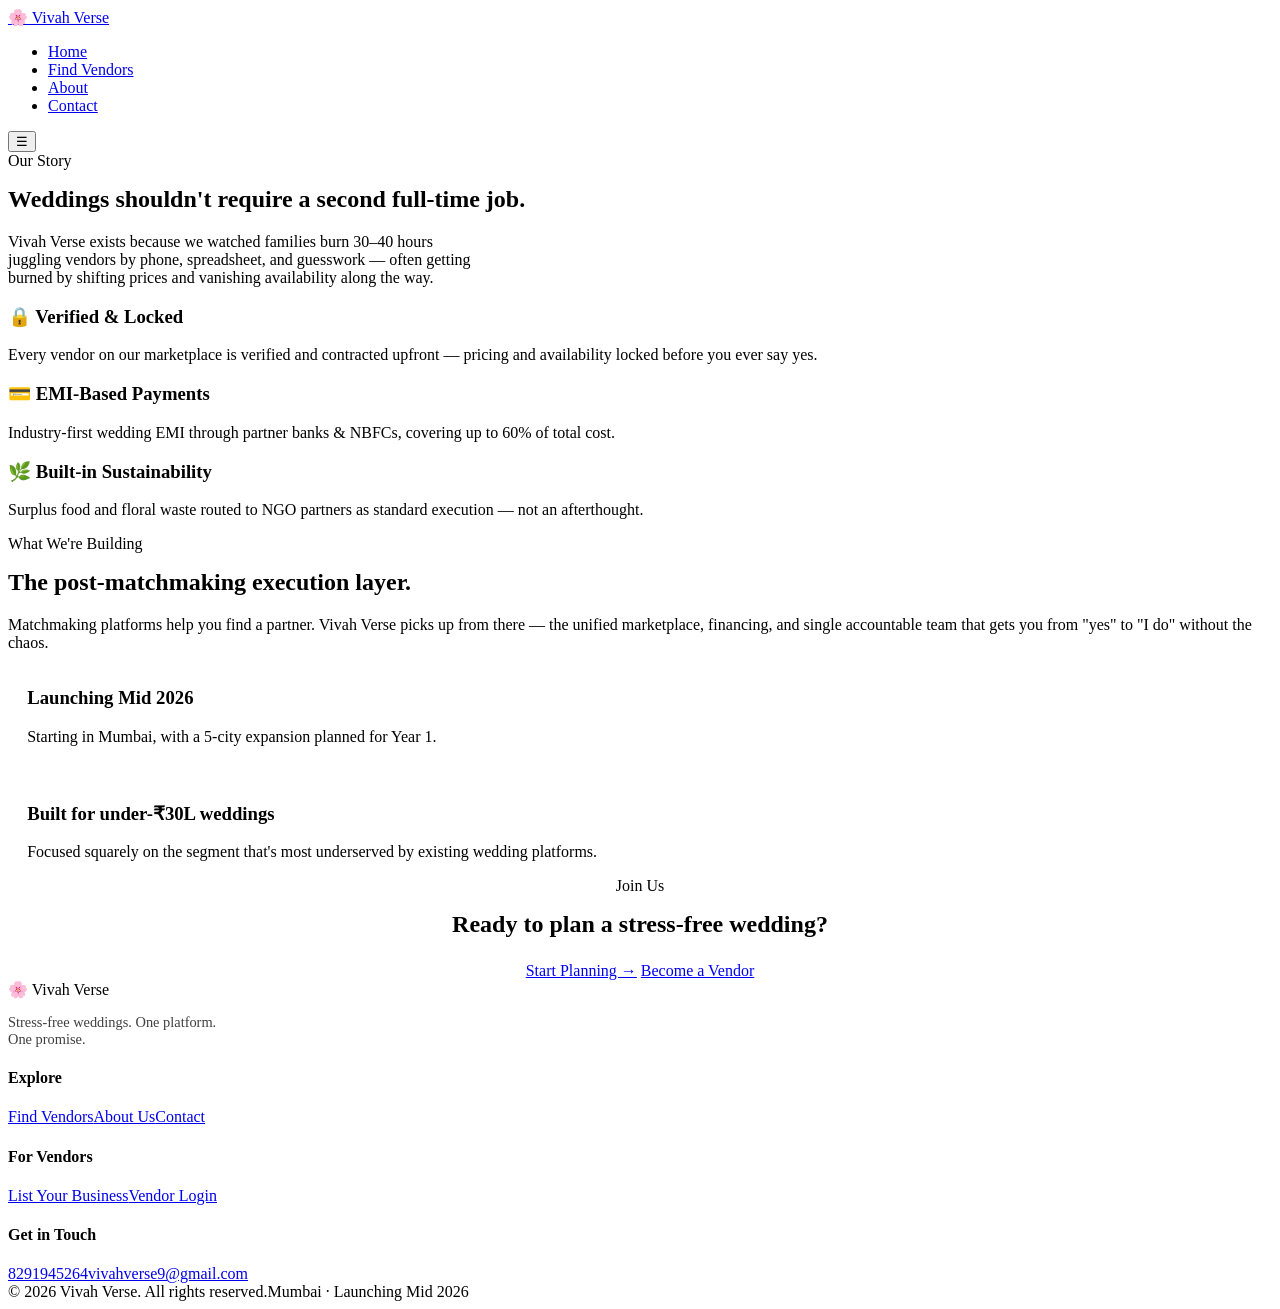
==== about.html @ f3b0b09b "Create about.html" ====
<!DOCTYPE html>
<html lang="en">
<head>
<meta charset="UTF-8">
<meta name="viewport" content="width=device-width, initial-scale=1.0">
<title>About — Vivah Verse</title>
<link rel="preconnect" href="https://fonts.googleapis.com">
<link href="https://fonts.googleapis.com/css2?family=Fraunces:ital,wght@0,500;0,600;0,700;1,500&family=Outfit:wght@400;500;600;700&family=Parisienne&display=swap" rel="stylesheet">
<link rel="stylesheet" href="../shared/style.css">
</head>
<body>

<nav class="navbar">
  <div class="wrap">
    <a href="index.html" class="nav-logo"><span class="flower">🌸</span> Vivah Verse</a>
    <ul class="nav-links">
      <li><a href="index.html">Home</a></li>
      <li><a href="listings.html">Find Vendors</a></li>
      <li><a href="about.html" class="active">About</a></li>
      <li><a href="contact.html">Contact</a></li>
    </ul>
    <div class="nav-actions" id="nav-auth-slot"></div>
    <button class="nav-toggle">☰</button>
  </div>
</nav>

<section class="section">
  <div class="wrap center" style="max-width: 780px;">
    <span class="eyebrow center">Our Story</span>
    <h1 style="margin-top:1rem;">Weddings shouldn't require a second full-time job.</h1>
    <p class="lede center" style="margin-top:1.2rem; max-width: 60ch;">Vivah Verse exists because we watched families burn 30–40 hours juggling vendors by phone, spreadsheet, and guesswork — often getting burned by shifting prices and vanishing availability along the way.</p>
  </div>
</section>

<section class="section" style="background: var(--cream-deep); border-radius: var(--radius-lg);">
  <div class="wrap grid-3">
    <div class="card card-pad reveal visible">
      <h3>🔒 Verified & Locked</h3>
      <p class="lede" style="margin-top:0.6rem;">Every vendor on our marketplace is verified and contracted upfront — pricing and availability locked before you ever say yes.</p>
    </div>
    <div class="card card-pad reveal visible">
      <h3>💳 EMI-Based Payments</h3>
      <p class="lede" style="margin-top:0.6rem;">Industry-first wedding EMI through partner banks & NBFCs, covering up to 60% of total cost.</p>
    </div>
    <div class="card card-pad reveal visible">
      <h3>🌿 Built-in Sustainability</h3>
      <p class="lede" style="margin-top:0.6rem;">Surplus food and floral waste routed to NGO partners as standard execution — not an afterthought.</p>
    </div>
  </div>
</section>

<section class="section">
  <div class="wrap grid-2">
    <div class="reveal visible">
      <span class="eyebrow">What We're Building</span>
      <h2 style="margin-top:1rem;">The post-matchmaking execution layer.</h2>
      <div class="divider"></div>
      <p class="lede">Matchmaking platforms help you find a partner. Vivah Verse picks up from there — the unified marketplace, financing, and single accountable team that gets you from "yes" to "I do" without the chaos.</p>
    </div>
    <div class="reveal visible" style="display:flex; flex-direction:column; gap:1.4rem;">
      <div class="problem-card" style="border-left:3px solid var(--rose); padding-left:1.2rem;">
        <h3>Launching Mid 2026</h3>
        <p class="lede">Starting in Mumbai, with a 5-city expansion planned for Year 1.</p>
      </div>
      <div class="problem-card" style="border-left:3px solid var(--rose); padding-left:1.2rem;">
        <h3>Built for under-₹30L weddings</h3>
        <p class="lede">Focused squarely on the segment that's most underserved by existing wedding platforms.</p>
      </div>
    </div>
  </div>
</section>

<section class="section-sm">
  <div class="wrap">
    <div class="cta-band reveal visible" style="background: linear-gradient(135deg, var(--blush), var(--gold-soft)); border-radius: var(--radius-lg); padding: var(--space-lg) var(--space-md); text-align:center;">
      <span class="eyebrow">Join Us</span>
      <h2 style="margin-top:1rem;">Ready to plan a stress-free wedding?</h2>
      <div class="hero-cta" style="justify-content:center; margin-top:1.5rem;">
        <a href="signup.html" class="btn btn-primary">Start Planning →</a>
        <a href="signup.html?role=vendor" class="btn btn-outline" style="background:var(--white);">Become a Vendor</a>
      </div>
    </div>
  </div>
</section>

<footer class="site-footer">
  <div class="wrap">
    <div class="footer-grid">
      <div>
        <div class="footer-logo">🌸 Vivah Verse</div>
        <p style="opacity:0.75; font-size:0.9rem; max-width:32ch;">Stress-free weddings. One platform. One promise.</p>
      </div>
      <div><h4>Explore</h4><a href="listings.html">Find Vendors</a><a href="about.html">About Us</a><a href="contact.html">Contact</a></div>
      <div><h4>For Vendors</h4><a href="signup.html?role=vendor">List Your Business</a><a href="login.html">Vendor Login</a></div>
      <div><h4>Get in Touch</h4><a href="tel:8291945264">8291945264</a><a href="mailto:vivahverse9@gmail.com">vivahverse9@gmail.com</a></div>
    </div>
    <div class="footer-bottom"><span>© 2026 Vivah Verse. All rights reserved.</span><span>Mumbai · Launching Mid 2026</span></div>
  </div>
</footer>

<script src="../shared/main.js"></script>
</body>
</html>
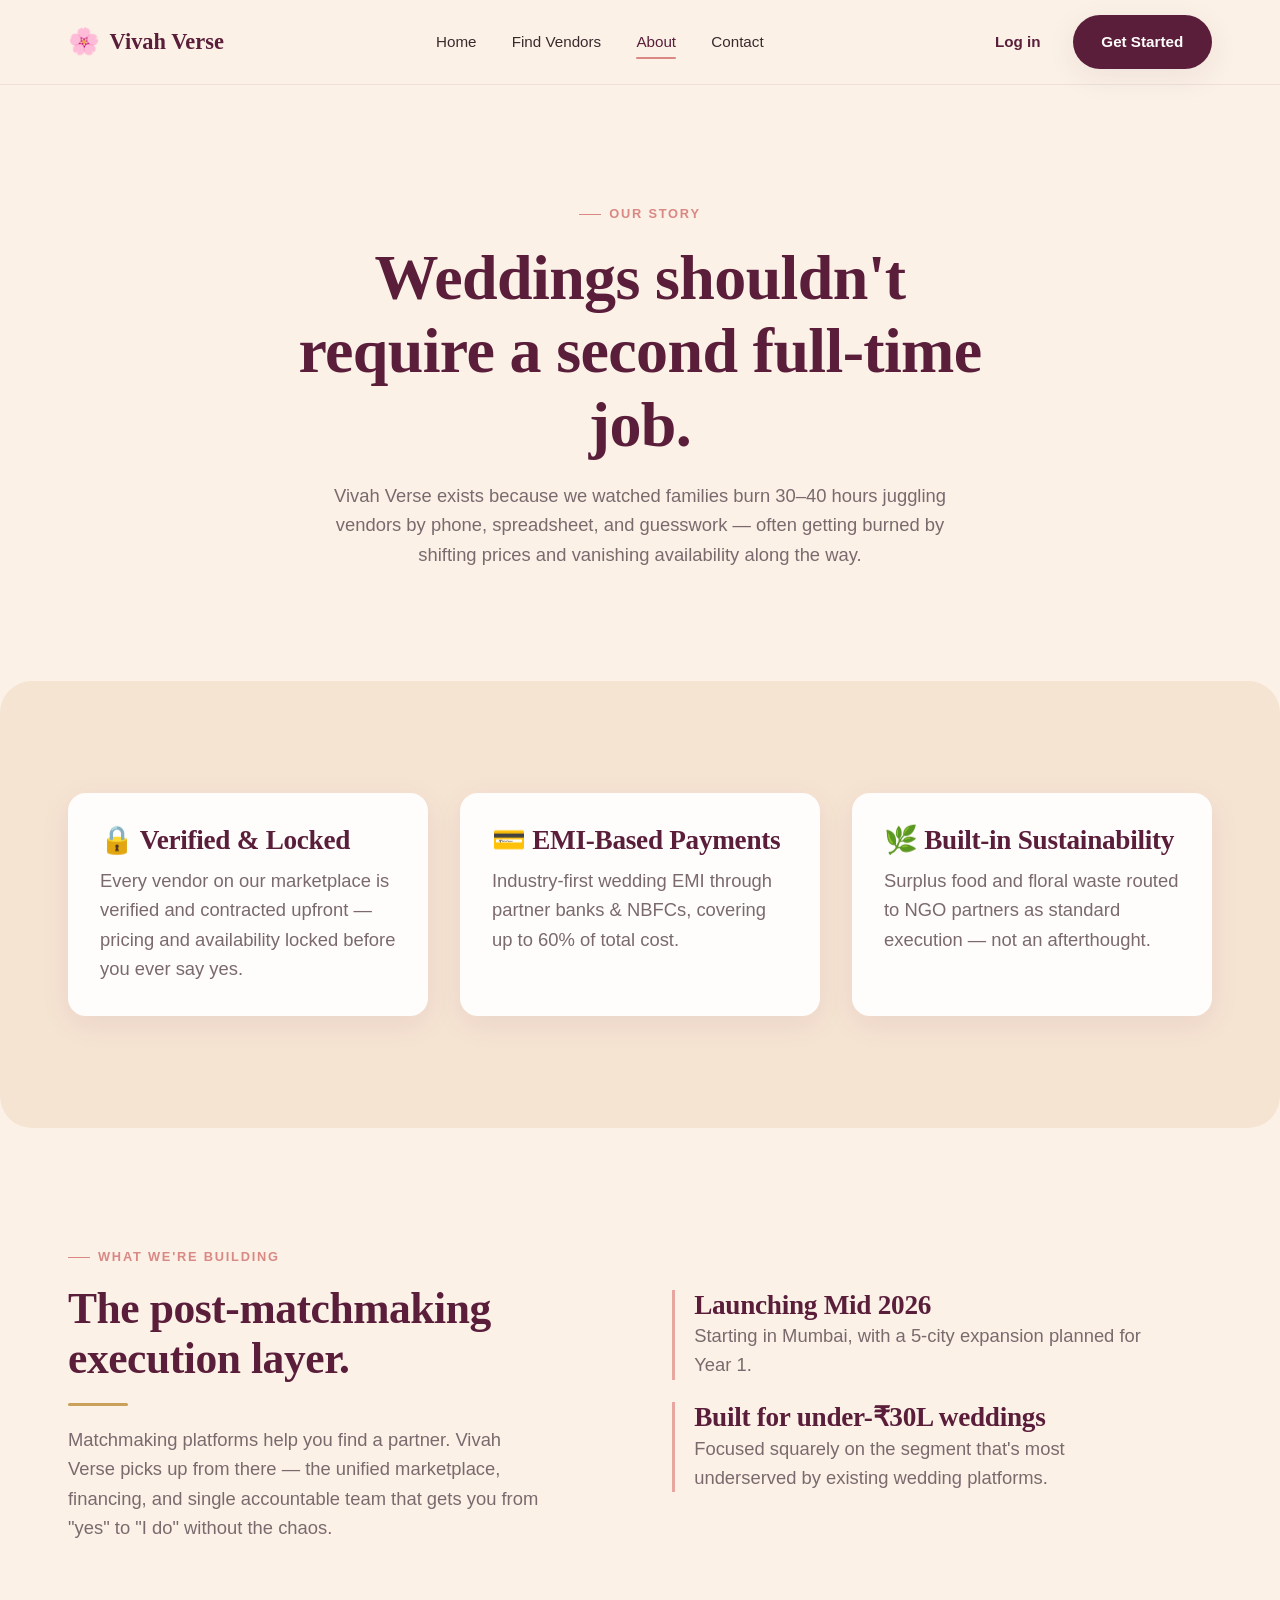
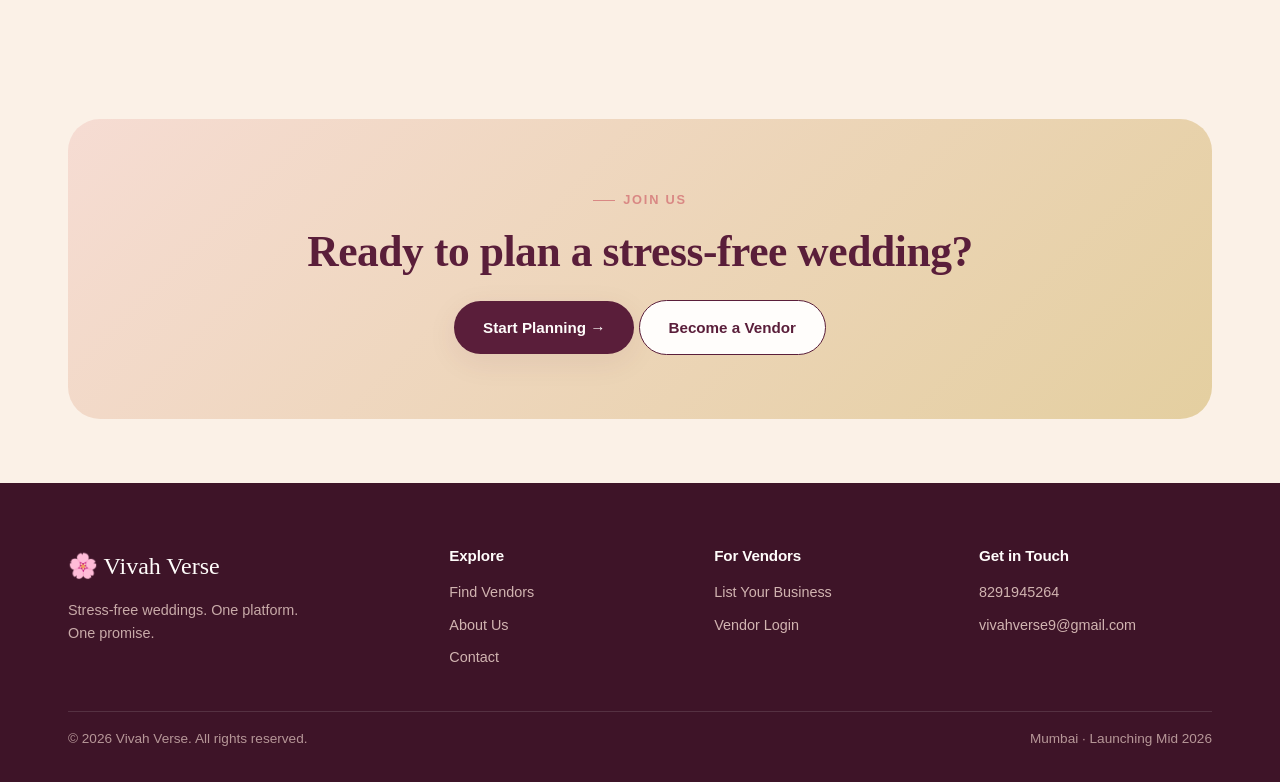
==== commit aa0f9ccd: "Add files via upload" ====
--- a/about.html
+++ b/about.html
@@ -6,7 +6,7 @@
 <title>About — Vivah Verse</title>
 <link rel="preconnect" href="https://fonts.googleapis.com">
 <link href="https://fonts.googleapis.com/css2?family=Fraunces:ital,wght@0,500;0,600;0,700;1,500&family=Outfit:wght@400;500;600;700&family=Parisienne&display=swap" rel="stylesheet">
-<link rel="stylesheet" href="../shared/style.css">
+<link rel="stylesheet" href="style.css">
 </head>
 <body>
 
@@ -98,6 +98,6 @@
   </div>
 </footer>
 
-<script src="../shared/main.js"></script>
+<script src="main.js"></script>
 </body>
 </html>
--- a/style.css
+++ b/style.css
@@ -0,0 +1,377 @@
+/* =========================================================================
+   VIVAH VERSE — SHARED DESIGN SYSTEM
+   Palette: cream-peach bg, deep wine headings, dusty rose + warm gold accents
+   Type: Fraunces (display) / Outfit (body) / Parisienne (script accent)
+   Signature motif: the arch — echoed from wedding mandaps & venue photography
+   ========================================================================= */
+
+:root {
+  /* Colors */
+  --cream: #FBF1E7;
+  --cream-deep: #F6E4D3;
+  --blush: #F6DCD3;
+  --rose: #E8A6A0;
+  --rose-deep: #D98884;
+  --wine: #5A1E3A;
+  --wine-deep: #3E1428;
+  --gold: #C9A15A;
+  --gold-soft: #E4CFA0;
+  --white: #FFFDFB;
+  --ink: #3A2A2E;
+  --ink-soft: #7A6A6E;
+  --success: #5C8A5C;
+  --error: #B5514A;
+
+  /* Type */
+  --font-display: 'Fraunces', serif;
+  --font-body: 'Outfit', sans-serif;
+  --font-script: 'Parisienne', cursive;
+
+  /* Radii + shadows */
+  --radius-sm: 10px;
+  --radius-md: 18px;
+  --radius-lg: 32px;
+  --shadow-soft: 0 8px 30px rgba(90, 30, 58, 0.08);
+  --shadow-lift: 0 16px 45px rgba(90, 30, 58, 0.14);
+
+  /* Spacing scale */
+  --space-xs: 0.5rem;
+  --space-sm: 1rem;
+  --space-md: 2rem;
+  --space-lg: 4rem;
+  --space-xl: 7rem;
+}
+
+* { box-sizing: border-box; margin: 0; padding: 0; }
+
+html { scroll-behavior: smooth; }
+
+body {
+  font-family: var(--font-body);
+  background: var(--cream);
+  color: var(--ink);
+  line-height: 1.6;
+  -webkit-font-smoothing: antialiased;
+  overflow-x: hidden;
+}
+
+img { max-width: 100%; display: block; }
+a { color: inherit; text-decoration: none; }
+ul { list-style: none; }
+button { font-family: inherit; cursor: pointer; border: none; background: none; }
+
+::selection { background: var(--rose); color: var(--white); }
+
+@media (prefers-reduced-motion: reduce) {
+  *, *::before, *::after { animation-duration: 0.01ms !important; transition-duration: 0.01ms !important; }
+}
+
+/* ---------- Typography ---------- */
+h1, h2, h3, h4 {
+  font-family: var(--font-display);
+  color: var(--wine);
+  font-weight: 600;
+  line-height: 1.15;
+  letter-spacing: -0.01em;
+}
+
+h1 { font-size: clamp(2.4rem, 5vw, 4.2rem); font-weight: 700; }
+h2 { font-size: clamp(1.9rem, 3.4vw, 2.8rem); }
+h3 { font-size: clamp(1.3rem, 2.2vw, 1.7rem); }
+
+.eyebrow {
+  font-family: var(--font-body);
+  font-size: 0.8rem;
+  font-weight: 600;
+  letter-spacing: 0.14em;
+  text-transform: uppercase;
+  color: var(--rose-deep);
+  display: inline-flex;
+  align-items: center;
+  gap: 0.5rem;
+}
+.eyebrow::before {
+  content: '';
+  width: 22px;
+  height: 1px;
+  background: var(--rose-deep);
+  display: inline-block;
+}
+
+.script {
+  font-family: var(--font-script);
+  font-size: 1.6em;
+  color: var(--rose-deep);
+  font-weight: 400;
+}
+
+.lede {
+  font-size: 1.15rem;
+  color: var(--ink-soft);
+  max-width: 46ch;
+}
+
+/* ---------- Layout helpers ---------- */
+.wrap {
+  max-width: 1240px;
+  margin: 0 auto;
+  padding: 0 clamp(1.25rem, 4vw, 3rem);
+}
+
+.section { padding: var(--space-xl) 0; position: relative; }
+.section-sm { padding: var(--space-lg) 0; }
+
+.grid-2 { display: grid; grid-template-columns: 1fr 1fr; gap: var(--space-lg); align-items: center; }
+.grid-3 { display: grid; grid-template-columns: repeat(3, 1fr); gap: var(--space-md); }
+.grid-4 { display: grid; grid-template-columns: repeat(4, 1fr); gap: var(--space-sm); }
+
+@media (max-width: 900px) {
+  .grid-2, .grid-3, .grid-4 { grid-template-columns: 1fr; }
+}
+@media (max-width: 1100px) and (min-width: 901px) {
+  .grid-4 { grid-template-columns: repeat(2, 1fr); }
+}
+
+.center { text-align: center; margin-left: auto; margin-right: auto; }
+
+/* ---------- Buttons ---------- */
+.btn {
+  display: inline-flex;
+  align-items: center;
+  justify-content: center;
+  gap: 0.5rem;
+  padding: 0.9rem 1.8rem;
+  border-radius: 100px;
+  font-weight: 600;
+  font-size: 0.95rem;
+  transition: transform 0.25s ease, box-shadow 0.25s ease, background 0.25s ease;
+  white-space: nowrap;
+}
+.btn-primary {
+  background: var(--wine);
+  color: var(--white);
+  box-shadow: var(--shadow-soft);
+}
+.btn-primary:hover { background: var(--wine-deep); transform: translateY(-2px); box-shadow: var(--shadow-lift); }
+
+.btn-gold {
+  background: var(--gold);
+  color: var(--wine-deep);
+}
+.btn-gold:hover { background: #b88f47; transform: translateY(-2px); }
+
+.btn-outline {
+  background: transparent;
+  border: 1.5px solid var(--wine);
+  color: var(--wine);
+}
+.btn-outline:hover { background: var(--wine); color: var(--white); }
+
+.btn-ghost {
+  background: transparent;
+  color: var(--wine);
+  padding: 0.9rem 1.2rem;
+}
+.btn-ghost:hover { color: var(--rose-deep); }
+
+.btn-block { width: 100%; }
+.btn-sm { padding: 0.6rem 1.2rem; font-size: 0.85rem; }
+
+/* ---------- Arch motif (signature element) ---------- */
+.arch-frame {
+  position: relative;
+  border-radius: 50% 50% 0 0 / 60% 60% 0 0;
+  overflow: hidden;
+  border: 2px solid var(--wine);
+  box-shadow: var(--shadow-lift);
+}
+.arch-frame img { width: 100%; height: 100%; object-fit: cover; }
+
+.arch-sm {
+  border-radius: 50% 50% 0 0 / 40% 40% 0 0;
+}
+
+/* decorative sparkle marks, echoing deck's diamond accents */
+.sparkle {
+  position: absolute;
+  width: 18px;
+  height: 18px;
+  background: var(--wine);
+  clip-path: polygon(50% 0%, 61% 39%, 100% 50%, 61% 61%, 50% 100%, 39% 61%, 0% 50%, 39% 39%);
+  opacity: 0.85;
+}
+.sparkle.gold { background: var(--gold); }
+
+/* ---------- Cards ---------- */
+.card {
+  background: var(--white);
+  border-radius: var(--radius-md);
+  box-shadow: var(--shadow-soft);
+  transition: transform 0.3s ease, box-shadow 0.3s ease;
+}
+.card:hover { transform: translateY(-6px); box-shadow: var(--shadow-lift); }
+
+.card-pad { padding: var(--space-md); }
+
+.tag {
+  display: inline-block;
+  font-size: 0.75rem;
+  font-weight: 600;
+  padding: 0.3rem 0.75rem;
+  border-radius: 100px;
+  background: var(--blush);
+  color: var(--wine);
+}
+.tag.verified { background: #E4F0E4; color: var(--success); }
+.tag.gold { background: var(--gold-soft); color: var(--wine-deep); }
+
+/* ---------- Navbar ---------- */
+.navbar {
+  position: sticky;
+  top: 0;
+  z-index: 100;
+  background: rgba(251, 241, 231, 0.92);
+  backdrop-filter: blur(10px);
+  border-bottom: 1px solid rgba(90, 30, 58, 0.08);
+}
+.navbar .wrap {
+  display: flex;
+  align-items: center;
+  justify-content: space-between;
+  height: 84px;
+}
+.nav-logo {
+  display: flex;
+  align-items: center;
+  gap: 0.6rem;
+  font-family: var(--font-display);
+  font-size: 1.4rem;
+  font-weight: 700;
+  color: var(--wine);
+}
+.nav-logo .flower { font-size: 1.6rem; }
+.nav-links {
+  display: flex;
+  align-items: center;
+  gap: 2.2rem;
+  font-weight: 500;
+  font-size: 0.95rem;
+}
+.nav-links a { position: relative; padding: 0.3rem 0; color: var(--ink); }
+.nav-links a:hover, .nav-links a.active { color: var(--wine); }
+.nav-links a.active::after {
+  content: '';
+  position: absolute;
+  left: 0; right: 0; bottom: -4px;
+  height: 2px;
+  background: var(--rose-deep);
+  border-radius: 2px;
+}
+.nav-actions { display: flex; align-items: center; gap: 0.8rem; }
+.nav-toggle { display: none; font-size: 1.6rem; color: var(--wine); }
+
+@media (max-width: 860px) {
+  .nav-links { position: fixed; top: 84px; left: 0; right: 0; background: var(--cream); flex-direction: column; padding: 1.5rem; gap: 1.2rem; box-shadow: var(--shadow-soft); transform: translateY(-130%); transition: transform 0.35s ease; }
+  .nav-links.open { transform: translateY(0); }
+  .nav-toggle { display: block; }
+  .nav-actions .btn { display: none; }
+}
+
+/* ---------- Footer ---------- */
+.site-footer {
+  background: var(--wine-deep);
+  color: var(--blush);
+  padding: var(--space-lg) 0 var(--space-md);
+}
+.footer-grid {
+  display: grid;
+  grid-template-columns: 1.5fr 1fr 1fr 1fr;
+  gap: var(--space-md);
+  padding-bottom: var(--space-md);
+  border-bottom: 1px solid rgba(255,255,255,0.12);
+}
+.footer-grid h4 { color: var(--white); font-size: 0.95rem; margin-bottom: 1rem; font-family: var(--font-body); font-weight: 600; }
+.footer-grid a { color: var(--blush); opacity: 0.8; display: block; margin-bottom: 0.6rem; font-size: 0.9rem; }
+.footer-grid a:hover { opacity: 1; color: var(--gold-soft); }
+.footer-logo { font-family: var(--font-display); font-size: 1.5rem; color: var(--white); margin-bottom: 0.8rem; }
+.footer-bottom { display: flex; justify-content: space-between; align-items: center; padding-top: var(--space-sm); font-size: 0.85rem; opacity: 0.65; flex-wrap: wrap; gap: 0.5rem; }
+
+@media (max-width: 760px) {
+  .footer-grid { grid-template-columns: 1fr 1fr; }
+}
+
+/* ---------- Forms ---------- */
+.field { margin-bottom: 1.3rem; }
+.field label { display: block; font-size: 0.85rem; font-weight: 600; color: var(--wine); margin-bottom: 0.45rem; }
+.field input, .field select, .field textarea {
+  width: 100%;
+  padding: 0.85rem 1rem;
+  border-radius: var(--radius-sm);
+  border: 1.5px solid rgba(90, 30, 58, 0.15);
+  background: var(--white);
+  font-family: inherit;
+  font-size: 0.95rem;
+  color: var(--ink);
+  transition: border-color 0.2s ease, box-shadow 0.2s ease;
+}
+.field input:focus, .field select:focus, .field textarea:focus {
+  outline: none;
+  border-color: var(--rose-deep);
+  box-shadow: 0 0 0 4px rgba(232, 166, 160, 0.25);
+}
+.field textarea { resize: vertical; min-height: 110px; }
+.field-row { display: grid; grid-template-columns: 1fr 1fr; gap: 1rem; }
+@media (max-width: 600px) { .field-row { grid-template-columns: 1fr; } }
+
+.form-card {
+  background: var(--white);
+  border-radius: var(--radius-lg);
+  padding: clamp(1.75rem, 4vw, 3rem);
+  box-shadow: var(--shadow-lift);
+}
+
+.form-error { color: var(--error); font-size: 0.85rem; margin-top: 0.4rem; display: none; }
+.form-error.show { display: block; }
+.form-banner {
+  padding: 0.9rem 1.2rem;
+  border-radius: var(--radius-sm);
+  font-size: 0.9rem;
+  margin-bottom: 1.2rem;
+  display: none;
+}
+.form-banner.show { display: block; }
+.form-banner.error { background: #FBE7E5; color: var(--error); }
+.form-banner.success { background: #E4F0E4; color: var(--success); }
+
+/* ---------- Utility ---------- */
+.divider {
+  width: 60px; height: 3px; background: var(--gold); border-radius: 3px; margin: 1.2rem 0;
+}
+.divider.center { margin-left: auto; margin-right: auto; }
+
+.badge-row { display: flex; gap: 0.7rem; flex-wrap: wrap; }
+
+.stars { color: var(--gold); letter-spacing: 2px; }
+
+.section-title { max-width: 640px; }
+
+.pill-nav {
+  display: flex;
+  gap: 0.6rem;
+  flex-wrap: wrap;
+  margin-bottom: var(--space-md);
+}
+.pill {
+  padding: 0.55rem 1.2rem;
+  border-radius: 100px;
+  border: 1.5px solid rgba(90,30,58,0.15);
+  font-size: 0.88rem;
+  font-weight: 500;
+  background: var(--white);
+  transition: all 0.2s ease;
+}
+.pill.active, .pill:hover { background: var(--wine); color: var(--white); border-color: var(--wine); }
+
+/* ---------- Reveal-on-scroll ---------- */
+.reveal { opacity: 0; transform: translateY(24px); transition: opacity 0.7s ease, transform 0.7s ease; }
+.reveal.visible { opacity: 1; transform: translateY(0); }
